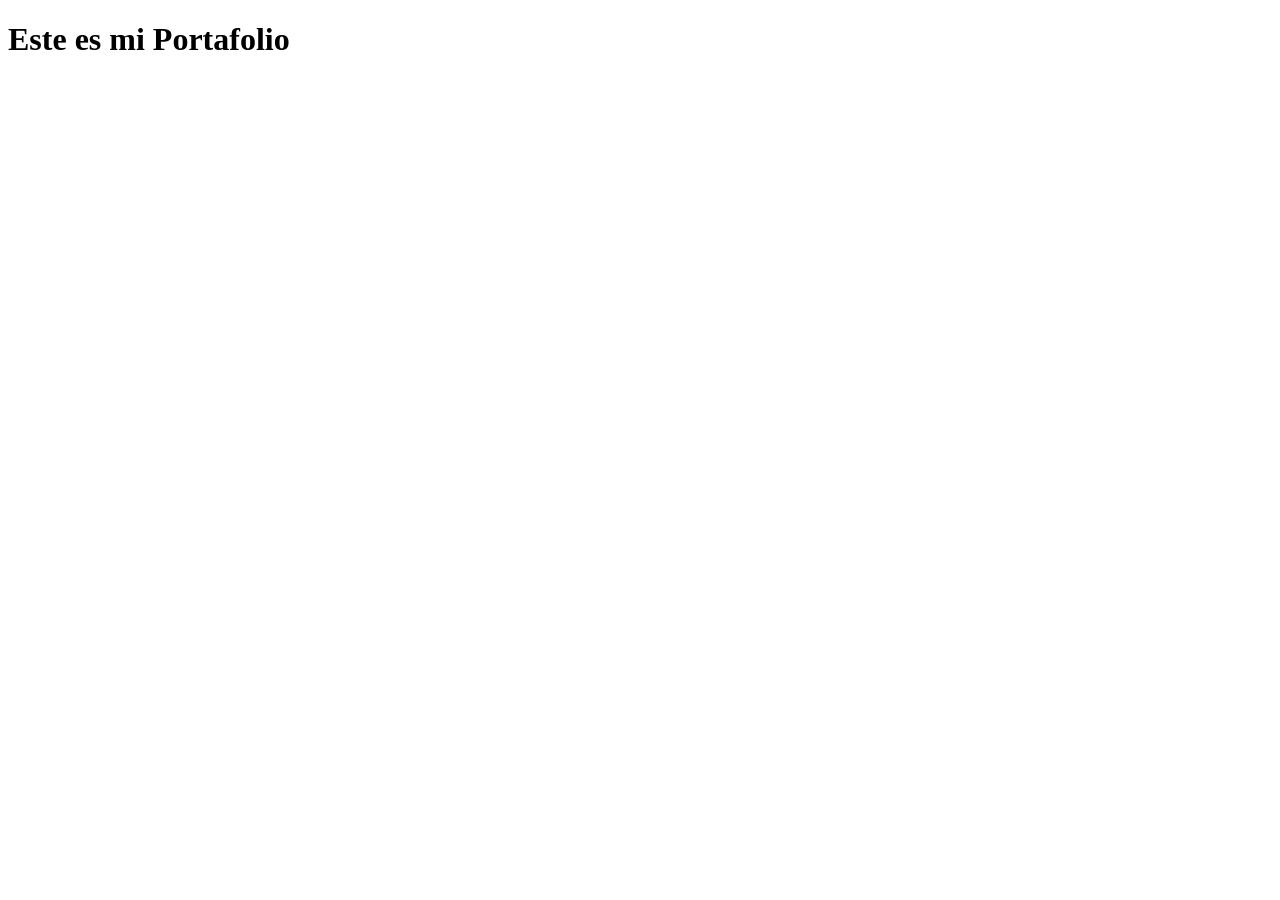
==== index.html @ a0255d9d "add: index.html" ====
<!DOCTYPE html>
<html lang="es">
<head>
    <meta charset="UTF-8">
    <meta name="viewport" content="width=device-width, initial-scale=1.0">
    <title>Document</title>
</head>
<body>
    <h1>Este es mi Portafolio</h1>
</body>
</html>
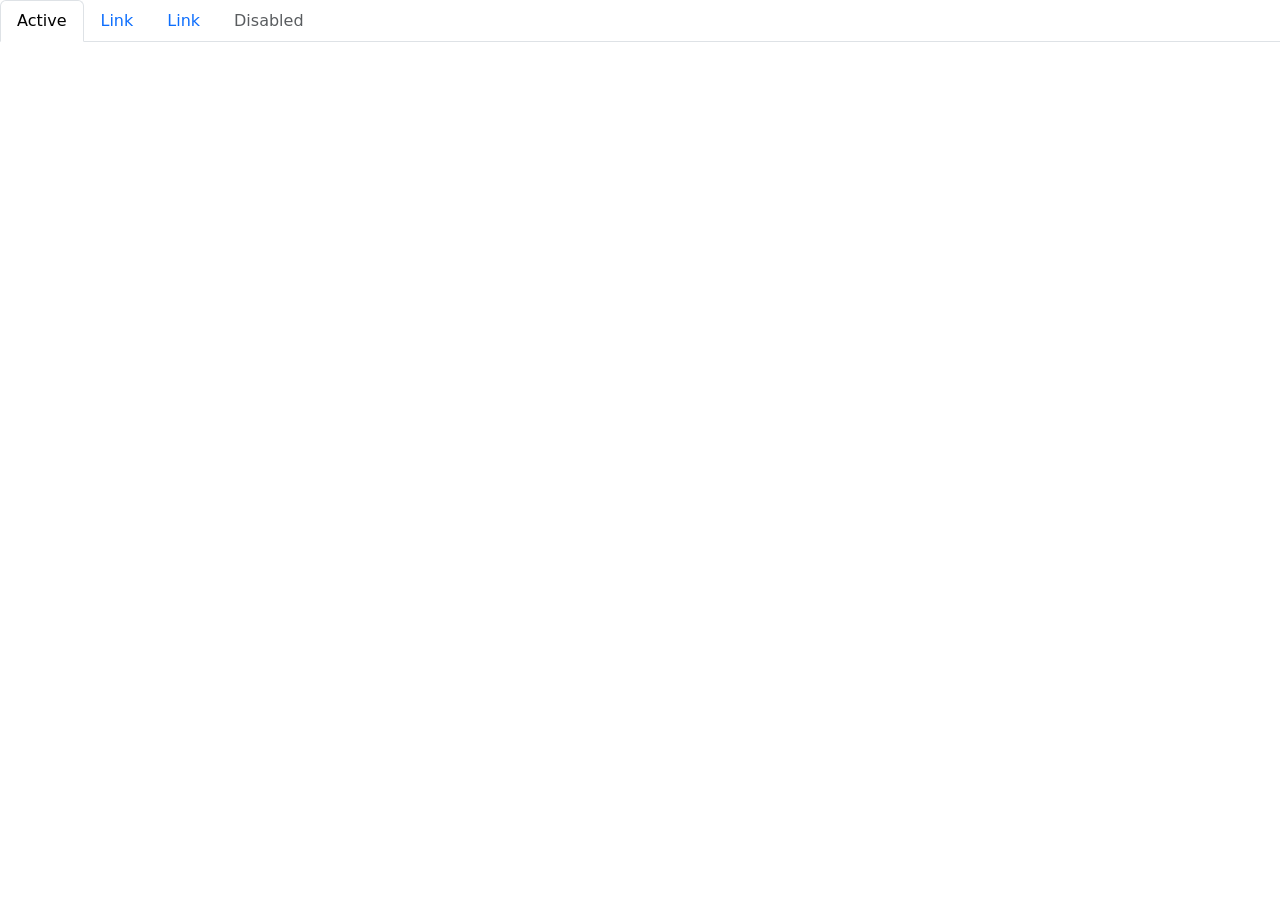
==== commit 4f4c28e3: "add navbar" ====
--- a/index.html
+++ b/index.html
@@ -3,9 +3,25 @@
 <head>
     <meta charset="UTF-8">
     <meta name="viewport" content="width=device-width, initial-scale=1.0">
-    <title>Document</title>
+    <link href="https://cdn.jsdelivr.net/npm/bootstrap@5.3.8/dist/css/bootstrap.min.css" rel="stylesheet" integrity="sha384-sRIl4kxILFvY47J16cr9ZwB07vP4J8+LH7qKQnuqkuIAvNWLzeN8tE5YBujZqJLB" crossorigin="anonymous">
+    <title>CV Orlando Segovia</title>
 </head>
 <body>
-    <h1>Este es mi Portafolio</h1>
+<ul class="nav nav-tabs">
+  <li class="nav-item">
+    <a class="nav-link active" aria-current="page" href="#">Active</a>
+  </li>
+  <li class="nav-item">
+    <a class="nav-link" href="#">Link</a>
+  </li>
+  <li class="nav-item">
+    <a class="nav-link" href="#">Link</a>
+  </li>
+  <li class="nav-item">
+    <a class="nav-link disabled" aria-disabled="true">Disabled</a>
+  </li>
+</ul>
+</div>
+    <script src="https://cdn.jsdelivr.net/npm/bootstrap@5.3.8/dist/js/bootstrap.bundle.min.js" integrity="sha384-FKyoEForCGlyvwx9Hj09JcYn3nv7wiPVlz7YYwJrWVcXK/BmnVDxM+D2scQbITxI" crossorigin="anonymous"></script>
 </body>
 </html>
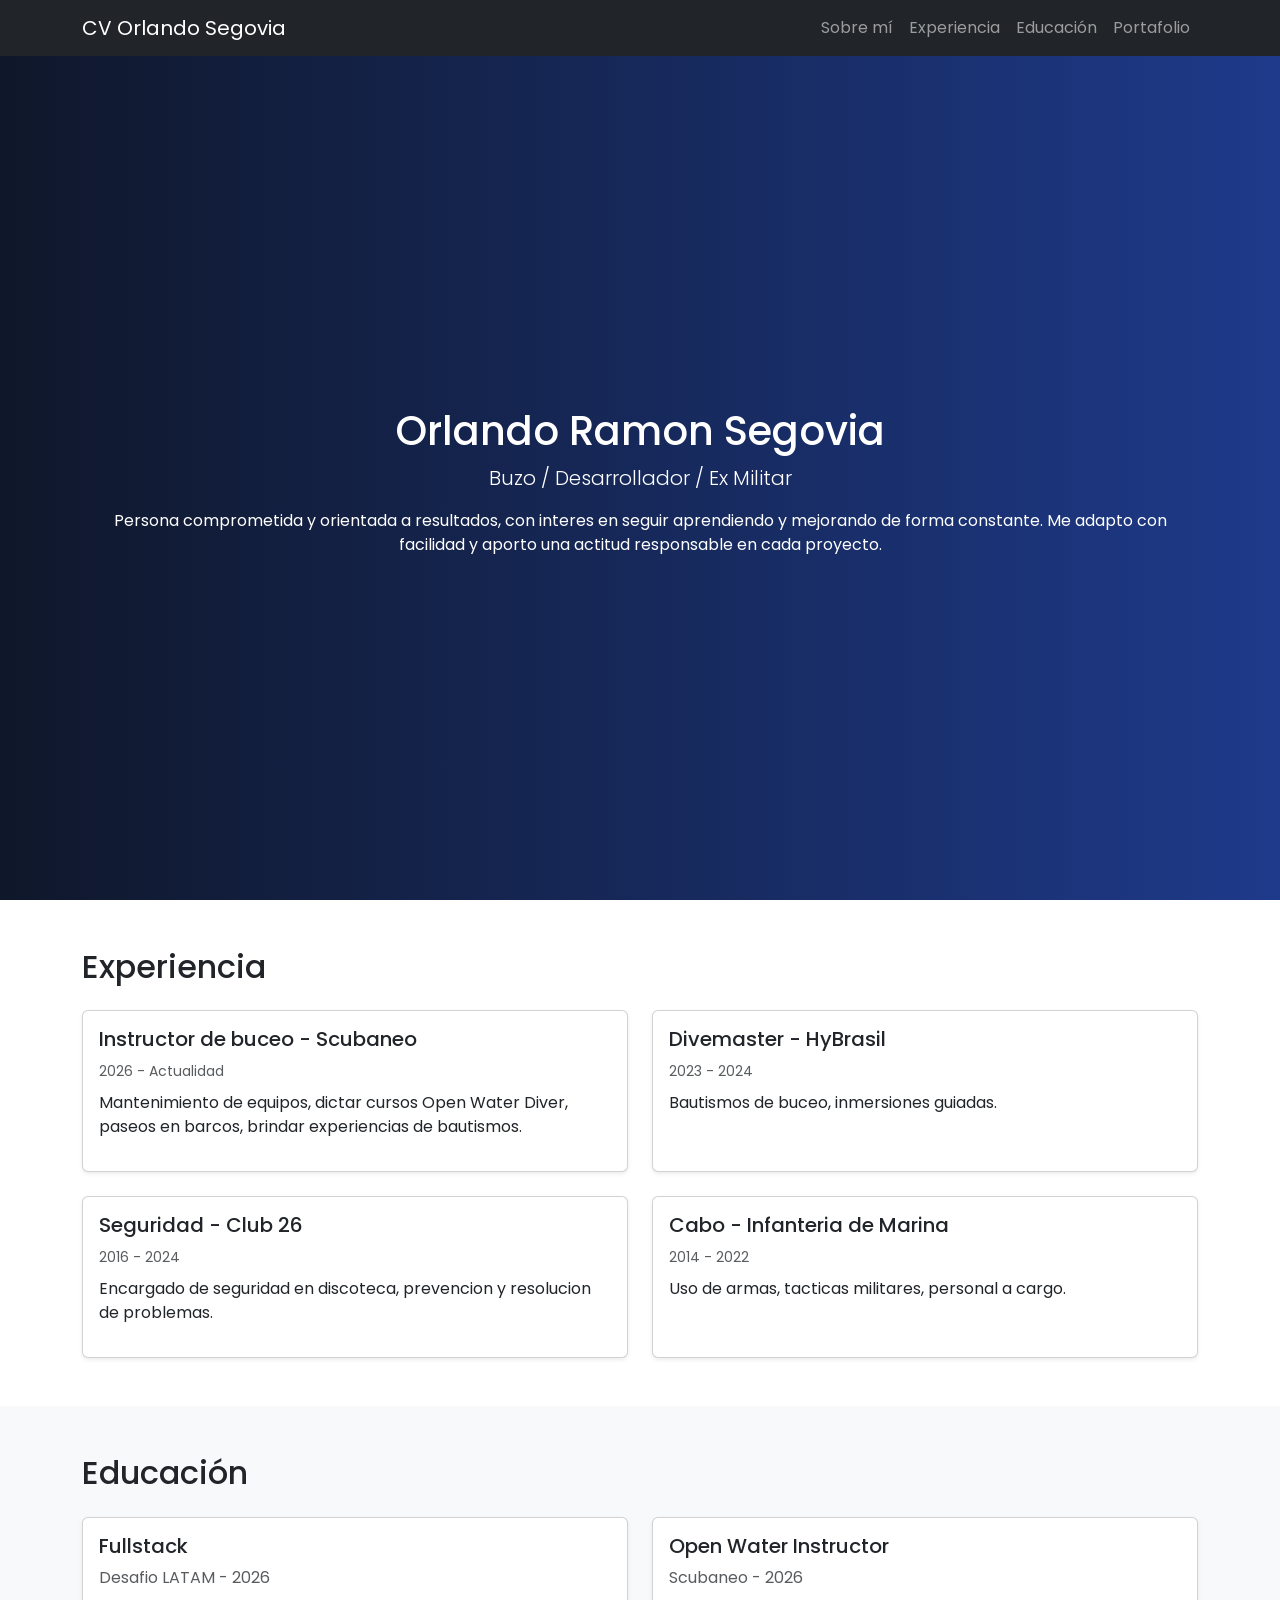
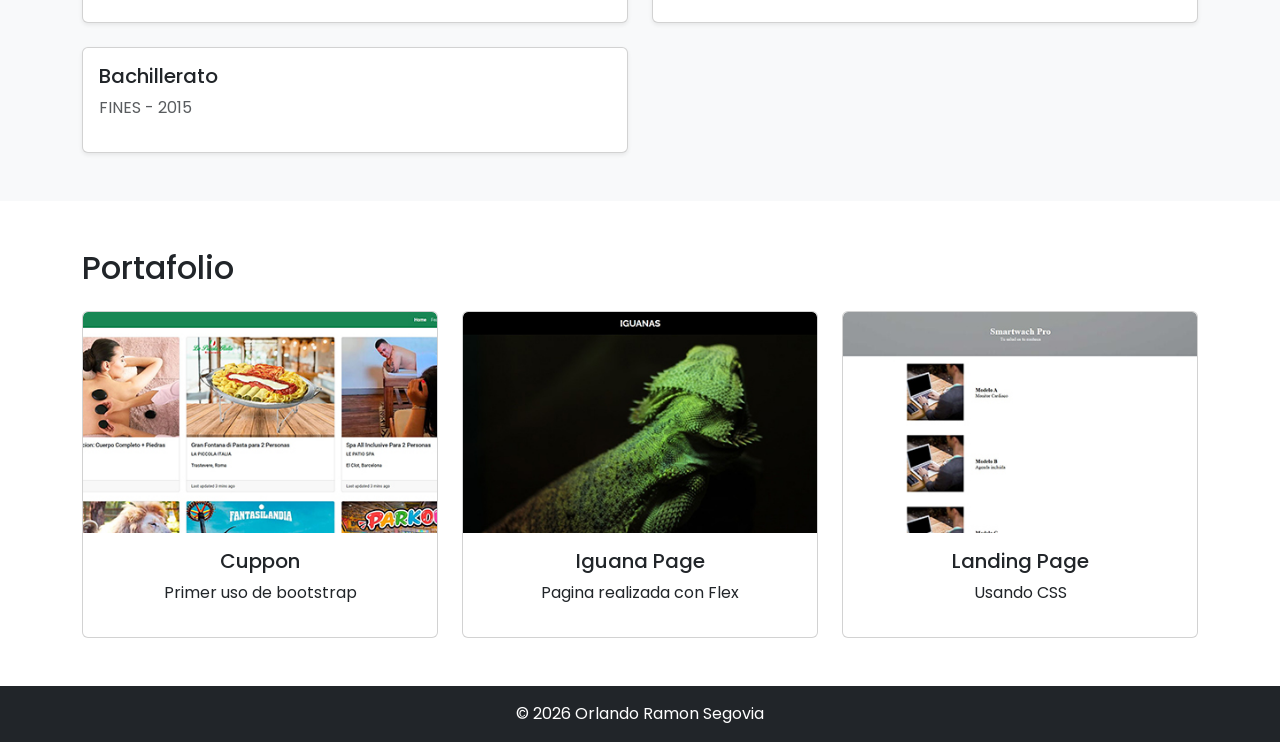
==== commit 5e7762f2: "add files to CV" ====
--- a/index.html
+++ b/index.html
@@ -2,26 +2,198 @@
 <html lang="es">
 <head>
     <meta charset="UTF-8">
-    <meta name="viewport" content="width=device-width, initial-scale=1.0">
-    <link href="https://cdn.jsdelivr.net/npm/bootstrap@5.3.8/dist/css/bootstrap.min.css" rel="stylesheet" integrity="sha384-sRIl4kxILFvY47J16cr9ZwB07vP4J8+LH7qKQnuqkuIAvNWLzeN8tE5YBujZqJLB" crossorigin="anonymous">
     <title>CV Orlando Segovia</title>
+    <meta name="viewport" content="width=device-width, initial-scale=1">
+
+    <!-- Bootstrap -->
+    <link href="https://cdn.jsdelivr.net/npm/bootstrap@5.3.0/dist/css/bootstrap.min.css" rel="stylesheet">
+
+    <!-- Fuente -->
+    <link href="https://fonts.googleapis.com/css2?family=Poppins:wght@300;400;600&display=swap" rel="stylesheet">
+
+    <!-- CSS propio -->
+    <link rel="stylesheet" href="assets/css/style.css">
 </head>
+
 <body>
-<ul class="nav nav-tabs">
-  <li class="nav-item">
-    <a class="nav-link active" aria-current="page" href="#">Active</a>
-  </li>
-  <li class="nav-item">
-    <a class="nav-link" href="#">Link</a>
-  </li>
-  <li class="nav-item">
-    <a class="nav-link" href="#">Link</a>
-  </li>
-  <li class="nav-item">
-    <a class="nav-link disabled" aria-disabled="true">Disabled</a>
-  </li>
-</ul>
-</div>
-    <script src="https://cdn.jsdelivr.net/npm/bootstrap@5.3.8/dist/js/bootstrap.bundle.min.js" integrity="sha384-FKyoEForCGlyvwx9Hj09JcYn3nv7wiPVlz7YYwJrWVcXK/BmnVDxM+D2scQbITxI" crossorigin="anonymous"></script>
+
+<!-- NAVBAR -->
+<nav class="navbar navbar-expand-lg navbar-dark bg-dark fixed-top">
+    <div class="container">
+        <a class="navbar-brand" href="#">CV Orlando Segovia</a>
+
+        <button class="navbar-toggler" data-bs-toggle="collapse" data-bs-target="#menu">
+            <span class="navbar-toggler-icon"></span>
+        </button>
+
+        <div id="menu" class="collapse navbar-collapse">
+            <ul class="navbar-nav ms-auto">
+                <li class="nav-item"><a class="nav-link" href="#bio">Sobre mí</a></li>
+                <li class="nav-item"><a class="nav-link" href="#experiencia">Experiencia</a></li>
+                <li class="nav-item"><a class="nav-link" href="#educacion">Educación</a></li>
+                <li class="nav-item"><a class="nav-link" href="#portfolio">Portafolio</a></li>
+            </ul>
+        </div>
+    </div>
+</nav>
+
+<!-- HERO -->
+<section id="bio" class="hero d-flex align-items-center">
+    <div class="container text-center">
+        <h1>Orlando Ramon Segovia</h1>
+        <p class="lead">Buzo / Desarrollador / Ex Militar</p>
+        <p class="text">
+            Persona comprometida y orientada a resultados, con interes en seguir aprendiendo y mejorando de forma constante. Me adapto con facilidad y aporto una actitud responsable en cada proyecto.
+        </p>
+    </div>
+    
+    
+    
+</section>
+
+<!-- EXPERIENCIA -->
+<section id="experiencia" class="py-5">
+    <div class="container">
+        <h2 class="mb-4">Experiencia</h2>
+
+        <div class="row g-4">
+            <div class="col-md-6">
+                <div class="card shadow-sm h-100">
+                    <div class="card-body">
+                        <h5>Instructor de buceo - Scubaneo</h5>
+                        <small class="text-muted">2026 - Actualidad</small>
+                        <p class="mt-2">Mantenimiento de equipos, dictar cursos Open Water Diver, paseos en barcos, brindar experiencias de bautismos.</p>
+                    </div>
+                </div>
+            </div>
+
+            <div class="col-md-6">
+                <div class="card shadow-sm h-100">
+                    <div class="card-body">
+                        <h5>Divemaster - HyBrasil</h5>
+                        <small class="text-muted">2023 - 2024</small>
+                        <p class="mt-2">Bautismos de buceo, inmersiones guiadas.</p>
+                    </div>
+                </div>
+            </div>
+            
+            <div class="col-md-6">
+                <div class="card shadow-sm h-100">
+                    <div class="card-body">
+                        <h5>Seguridad - Club 26</h5>
+                        <small class="text-muted">2016 - 2024</small>
+                        <p class="mt-2">Encargado de seguridad en discoteca, prevencion y resolucion de problemas.</p>
+                    </div>
+                </div>
+            </div>
+
+            <div class="col-md-6">
+                <div class="card shadow-sm h-100">
+                    <div class="card-body">
+                        <h5>Cabo - Infanteria de Marina</h5>
+                        <small class="text-muted">2014 - 2022</small>
+                        <p class="mt-2">Uso de armas, tacticas militares, personal a cargo.</p>
+                    </div>
+                </div>
+            </div>
+        </div>
+    </div>
+</section>
+
+<!-- EDUCACIÓN -->
+<section id="educacion" class="py-5 bg-light">
+    <div class="container">
+        <h2 class="mb-4">Educación</h2>
+
+        <div class="row g-4">
+            <div class="col-md-6">
+                <div class="card shadow-sm">
+                    <div class="card-body">
+                        <h5>Fullstack</h5>
+                        <p class="text-muted">Desafio LATAM - 2026</p>
+                    </div>
+                </div>
+            </div>
+
+            <div class="col-md-6">
+                <div class="card shadow-sm">
+                    <div class="card-body">
+                        <h5>Open Water Instructor</h5>
+                        <p class="text-muted">Scubaneo - 2026</p>
+                    </div>
+                </div>
+            </div>
+
+            <div class="col-md-6">
+                <div class="card shadow-sm">
+                    <div class="card-body">
+                        <h5>Bachillerato</h5>
+                        <p class="text-muted">FINES - 2015</p>
+                    </div>
+                </div>
+            </div>
+
+        </div>
+    </div>
+</section>
+
+<!-- PORTFOLIO -->
+<section id="portfolio" class="py-5">
+    <div class="container">
+        <h2 class="mb-4">Portafolio</h2>
+
+        <div class="row g-4">
+
+            <!-- Proyecto 1 -->
+            <div class="col-md-4">
+                <a href="bootstrap/index.html" target="_blank" class="portfolio-link">
+                    <div class="card portfolio-item">
+                        <img src="assets/img/bootstrap.jpg" class="card-img-top" alt="Proyecto 1">
+                        <div class="card-body text-center">
+                            <h5>Cuppon</h5>
+                            <p>Primer uso de bootstrap</p>
+                        </div>
+                    </div>
+                </a>
+            </div>
+
+            <!-- Proyecto 2 -->
+            <div class="col-md-4">
+                <a href="IguanasPage/index.html" target="_blank" class="portfolio-link">
+                    <div class="card portfolio-item">
+                        <img src="assets/img/iguana.jpg" class="card-img-top" alt="Proyecto 2">
+                        <div class="card-body text-center">
+                            <h5>Iguana Page</h5>
+                            <p>Pagina realizada con Flex</p>
+                        </div>
+                    </div>
+                </a>
+            </div>
+
+            <!-- Proyecto 3 -->
+            <div class="col-md-4">
+                <a href="landing-page/index.html" target="_blank" class="portfolio-link">
+                    <div class="card portfolio-item">
+                        <img src="assets/img/landing.jpg" class="card-img-top" alt="Proyecto 3">
+                        <div class="card-body text-center">
+                            <h5>Landing Page</h5>
+                            <p>Usando CSS</p>
+                        </div>
+                    </div>
+                </a>
+            </div>
+
+        </div>
+    </div>
+</section>
+
+<!-- FOOTER -->
+<footer class="bg-dark text-white text-center p-3">
+    <p class="mb-0">© 2026 Orlando Ramon Segovia</p>
+</footer>
+
+<!-- Bootstrap JS -->
+<script src="https://cdn.jsdelivr.net/npm/bootstrap@5.3.0/dist/js/bootstrap.bundle.min.js"></script>
+
 </body>
 </html>
--- a/assets/css/style.css
+++ b/assets/css/style.css
@@ -0,0 +1,52 @@
+/* General */
+body {
+    font-family: 'Poppins', sans-serif;
+}
+
+/* Hero */
+.hero {
+    height: 100vh;
+    background: linear-gradient(to right, #0f172a, #1e3a8a);
+    color: white;
+    padding-top: 80px;
+}
+
+/* Espacio para navbar fija */
+section {
+    scroll-margin-top: 80px;
+}
+
+/* Portfolio hover */
+.portfolio-item {
+    transition: 0.3s;
+}
+
+.portfolio-item:hover {
+    transform: translateY(-5px);
+    background: #0ea5e9;
+    color: white;
+}
+
+/* Quitar estilo de enlace */
+.portfolio-link {
+    text-decoration: none;
+    color: inherit;
+}
+
+/* Efecto hover más pro */
+.portfolio-item {
+    overflow: hidden;
+    transition: 0.3s;
+}
+
+.portfolio-item img {
+    transition: 0.3s;
+}
+
+.portfolio-item:hover {
+    transform: translateY(-8px) scale(1.02);
+}
+
+.portfolio-item:hover img {
+    transform: scale(1.1);
+}
